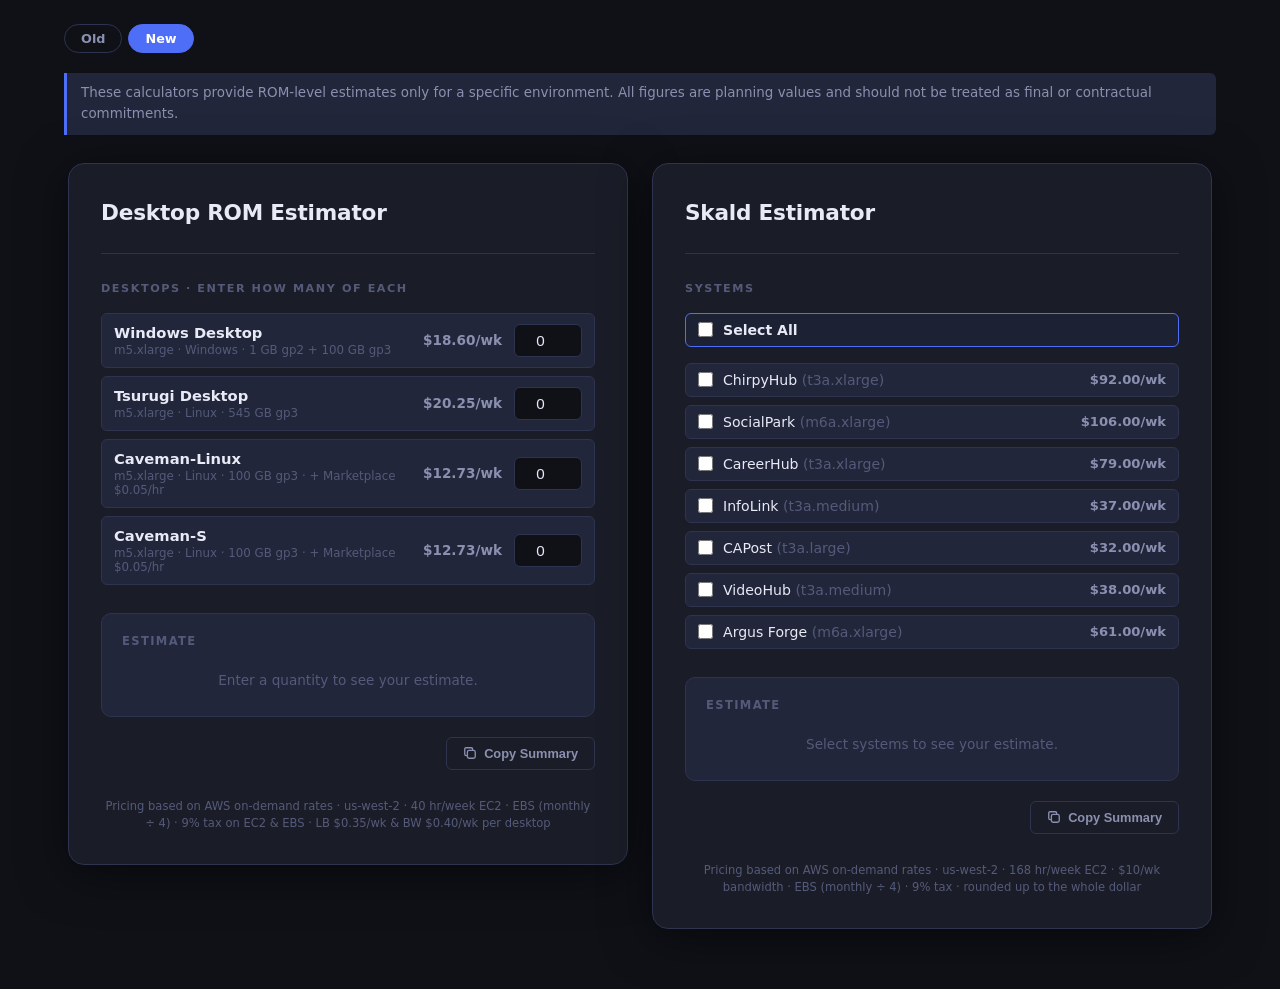
==== menu.html @ 76bd08c7 "added a new calculator version" ====
<!DOCTYPE html>
<html lang="en">
<head>
  <meta charset="UTF-8" />
  <meta name="viewport" content="width=device-width, initial-scale=1.0" />
  <title>AWS ROM Estimator</title>
  <link rel="stylesheet" href="styles.css" />
</head>
<body>

<nav class="topnav">
  <a href="index.html">Old</a>
  <a href="menu.html" aria-current="page">New</a>
</nav>

<div class="disclaimer">
  These calculators provide ROM-level estimates only for a specific environment.
  All figures are planning values and should not be treated as
  final or contractual commitments.
</div>

<div class="page">

  <!-- ═══════════ Desktop ROM Estimator ═══════════ -->
  <div class="card">

    <div class="header">
      <h1>Desktop ROM Estimator</h1>
    </div>

    <hr class="divider" />

    <div class="form-grid">
      <div class="section-label">Desktops · enter how many of each</div>
      <div class="menu-list" id="desktop-items"></div>
    </div>

    <!-- Results -->
    <div class="results">
      <div class="results-title">Estimate</div>
      <div class="placeholder-msg" id="desktop-placeholder">Enter a quantity to see your estimate.</div>
      <div id="desktop-result-rows" style="display:none"></div>
    </div>

    <!-- Copy button -->
    <div class="copy-row">
      <button class="btn-copy" id="desktop-copy-btn" onclick="copyDesktopEstimate()"></button>
    </div>

    <div class="footer" id="desktop-footer"></div>

  </div>

  <!-- ═══════════ Skald Estimator ═══════════ -->
  <div class="card">

    <div class="header">
      <h1>Skald Estimator</h1>
    </div>

    <hr class="divider" />

    <div class="form-grid">

      <div class="section-label">Systems</div>

      <label class="check-item" style="border-color:var(--accent);background:rgba(79,110,247,0.06)">
        <input type="checkbox" id="skald-all" />
        <span class="check-label" style="font-weight:600">Select All</span>
      </label>

      <div class="check-grid" id="skald-checks"></div>

    </div>

    <!-- Results -->
    <div class="results">
      <div class="results-title">Estimate</div>
      <div class="placeholder-msg" id="skald-placeholder">Select systems to see your estimate.</div>
      <div id="skald-result-rows" style="display:none"></div>
    </div>

    <!-- Copy button -->
    <div class="copy-row">
      <button class="btn-copy" id="skald-copy-btn" onclick="copySkaldEstimate()"></button>
    </div>

    <div class="footer">
      Pricing based on AWS on-demand rates · us-west-2 · 168 hr/week EC2 · $10/wk bandwidth · EBS (monthly ÷ 4) · 9% tax · rounded up to the whole dollar
    </div>

  </div>

</div>

<script src="rates.js"></script>
<script>
  /* ═══════════ Shared helpers ═══════════ */
  function fmt(n) {
    return '$' + n.toLocaleString('en-US', { minimumFractionDigits: 2, maximumFractionDigits: 2 });
  }

  const PLATFORM_LABELS = { windows: 'Windows', linux: 'Linux', windowsSqlWeb: 'Windows w/ SQL Web', linuxSqlWeb: 'Linux w/ SQL Web' };

  function storageText(gp2, gp3) {
    const parts = [];
    if (gp2) parts.push(`${gp2} GB gp2`);
    if (gp3) parts.push(`${gp3} GB gp3`);
    return parts.join(' + ');
  }

  function today() {
    return new Date().toLocaleDateString('en-US', { year: 'numeric', month: 'long', day: 'numeric' });
  }

  const COPY_ICON = `<svg width="14" height="14" viewBox="0 0 16 16" fill="none" xmlns="http://www.w3.org/2000/svg"><rect x="5" y="5" width="9" height="9" rx="2" stroke="currentColor" stroke-width="1.5"/><path d="M11 5V3.5A1.5 1.5 0 0 0 9.5 2H3.5A1.5 1.5 0 0 0 2 3.5V9.5A1.5 1.5 0 0 0 3.5 11H5" stroke="currentColor" stroke-width="1.5" stroke-linecap="round"/></svg> Copy Summary`;
  const COPIED_ICON = `<svg width="14" height="14" viewBox="0 0 16 16" fill="none" xmlns="http://www.w3.org/2000/svg"><path d="M3 8l4 4 6-6" stroke="currentColor" stroke-width="2" stroke-linecap="round" stroke-linejoin="round"/></svg> Copied!`;

  function copyText(text, btnId) {
    navigator.clipboard.writeText(text).then(() => {
      const btn = document.getElementById(btnId);
      btn.classList.add('copied');
      btn.innerHTML = COPIED_ICON;
      setTimeout(() => {
        btn.classList.remove('copied');
        btn.innerHTML = COPY_ICON;
      }, 2500);
    });
  }

  document.querySelectorAll('.btn-copy').forEach(btn => btn.innerHTML = COPY_ICON);

  function totalRow(weekly) {
    return `
      <div class="result-row total">
        <div>
          <div class="label">Weekly Total</div>
          <div class="sub">× ${WEEKS_PER_MONTH} wks = ${fmt(weekly * WEEKS_PER_MONTH)}/mo</div>
        </div>
        <div class="value">${fmt(weekly)}/wk</div>
      </div>`;
  }

  /* ═══════════ Desktop ROM Estimator ═══════════ */

  // e.g. "m5.xlarge · Linux · 100 GB gp3 · + Marketplace $0.05/hr"
  function presetDetail(p) {
    const parts = [p.instance, PLATFORM_LABELS[p.platform], storageText(p.gp2, p.gp3)];
    if (p.marketplace) parts.push(`+ Marketplace ${fmt(MARKETPLACE_RATE)}/hr`);
    return parts.join(' · ');
  }

  // Build one row per preset in DESKTOP_PRESETS (rates.js)
  const desktopList = document.getElementById('desktop-items');
  Object.entries(DESKTOP_PRESETS).forEach(([key, p]) => {
    desktopList.insertAdjacentHTML('beforeend', `
      <div class="menu-item" data-key="${key}">
        <div class="menu-text">
          <span class="menu-name">${p.name}</span>
          <span class="menu-detail">${presetDetail(p)}</span>
        </div>
        <span class="menu-price">${fmt(desktopWeeklyPrice(p))}/wk</span>
        <input class="qty" type="number" min="0" step="1" value="0" inputmode="numeric" aria-label="How many ${p.name}s" />
      </div>`);
  });

  document.getElementById('desktop-footer').textContent =
    `Pricing based on AWS on-demand rates · us-west-2 · ${EC2_HOURS} hr/week EC2 · EBS (monthly ÷ ${WEEKS_PER_MONTH}) · ` +
    `${Math.round(TAX * 100)}% tax on EC2 & EBS · LB ${fmt(LB_WEEKLY)}/wk & BW ${fmt(BW_WEEKLY)}/wk per desktop`;

  // Read quantities → [{ key, preset, qty, each, cost }] for every preset with qty > 0
  function desktopSelections() {
    const out = [];
    document.querySelectorAll('#desktop-items .menu-item').forEach(row => {
      const qty = Math.max(0, Math.floor(Number(row.querySelector('.qty').value) || 0));
      row.classList.toggle('active', qty > 0);
      if (qty === 0) return;
      const preset = DESKTOP_PRESETS[row.dataset.key];
      const each = desktopWeeklyPrice(preset);
      out.push({ preset, qty, each, cost: each * qty });
    });
    return out;
  }

  function desktopTotals(items) {
    const count = items.reduce((n, i) => n + i.qty, 0);
    const lb = count * LB_WEEKLY;
    const bw = count * BW_WEEKLY;
    const weekly = items.reduce((t, i) => t + i.cost, 0) + lb + bw;
    return { count, lb, bw, weekly };
  }

  function calcDesktops() {
    const items = desktopSelections();
    const placeholder = document.getElementById('desktop-placeholder');
    const rows = document.getElementById('desktop-result-rows');

    if (items.length === 0) {
      placeholder.style.display = '';
      rows.style.display = 'none';
      return;
    }
    placeholder.style.display = 'none';
    rows.style.display = '';

    const { count, lb, bw, weekly } = desktopTotals(items);
    let html = '';
    items.forEach(i => {
      html += `
        <div class="result-row">
          <div>
            <div class="label">${i.preset.name} × ${i.qty}</div>
            <div class="sub">${fmt(i.each)}/wk each${i.preset.marketplace ? ` · incl. Marketplace ${fmt(MARKETPLACE_RATE)}/hr` : ''} · incl. tax</div>
          </div>
          <div class="value">${fmt(i.cost)}/wk</div>
        </div>`;
    });
    html += `
      <div class="result-row">
        <div>
          <div class="label">Load-Balancing</div>
          <div class="sub">${count} desktop${count === 1 ? '' : 's'} × ${fmt(LB_WEEKLY)}/wk</div>
        </div>
        <div class="value">${fmt(lb)}/wk</div>
      </div>
      <div class="result-row">
        <div>
          <div class="label">Bandwidth</div>
          <div class="sub">${count} desktop${count === 1 ? '' : 's'} × ${fmt(BW_WEEKLY)}/wk</div>
        </div>
        <div class="value">${fmt(bw)}/wk</div>
      </div>`;
    html += totalRow(weekly);
    rows.innerHTML = html;
  }

  function copyDesktopEstimate() {
    const items = desktopSelections();
    if (items.length === 0) {
      alert('Enter a quantity for at least one desktop before copying.');
      return;
    }
    const { count, lb, bw, weekly } = desktopTotals(items);
    const lines = [
      '── AWS Desktop ROM Estimate ──',
      `Generated: ${today()}`,
      '',
      'Desktops (incl. tax)',
      ...items.map(i =>
        `  ${(i.preset.name + ' × ' + i.qty).padEnd(24)} ${fmt(i.cost)}/wk` +
        `   (${presetDetail(i.preset)} · ${fmt(i.each)}/wk each)`),
      `  ${'Load-Balancing'.padEnd(24)} ${fmt(lb)}/wk   (${count} × ${fmt(LB_WEEKLY)})`,
      `  ${'Bandwidth'.padEnd(24)} ${fmt(bw)}/wk   (${count} × ${fmt(BW_WEEKLY)})`,
      '',
      `  Weekly Total:            ${fmt(weekly)}`,
      `  Monthly Total:           ${fmt(weekly * WEEKS_PER_MONTH)}  (weekly × ${WEEKS_PER_MONTH})`,
      '',
      'Note: ROM-level estimate only. Not a final quote.',
    ];
    copyText(lines.join('\n'), 'desktop-copy-btn');
  }

  document.querySelectorAll('#desktop-items .qty').forEach(input => {
    input.addEventListener('input', calcDesktops);
    input.addEventListener('focus', () => input.select());
  });

  /* ═══════════ Skald Estimator ═══════════ */

  // Build one checkbox per system in SKALD_RATES (rates.js)
  const skaldGrid = document.getElementById('skald-checks');
  Object.entries(SKALD_RATES).forEach(([key, { label, price }]) => {
    const labelHtml = label.replace(/ \(([^)]+)\)/, ' <span class="check-instance">($1)</span>');
    skaldGrid.insertAdjacentHTML('beforeend', `
      <label class="check-item">
        <input type="checkbox" class="skald-check" data-system="${key}" />
        <span class="check-label">${labelHtml}</span>
        <span class="check-price">${fmt(price)}/wk</span>
      </label>`);
  });

  function calcSkald() {
    const checks = document.querySelectorAll('.skald-check:checked');
    const all = document.querySelectorAll('.skald-check').length;
    const placeholder = document.getElementById('skald-placeholder');
    const rows = document.getElementById('skald-result-rows');

    document.getElementById('skald-all').checked = checks.length === all;

    if (checks.length === 0) {
      placeholder.style.display = '';
      rows.style.display = 'none';
      return;
    }
    placeholder.style.display = 'none';
    rows.style.display = '';

    let total = 0;
    let html = '';
    checks.forEach(cb => {
      const { label, price } = SKALD_RATES[cb.dataset.system];
      total += price;
      html += `
        <div class="result-row">
          <div class="label">${label}</div>
          <div class="value">${fmt(price)}/wk</div>
        </div>`;
    });
    html += totalRow(total);
    rows.innerHTML = html;
  }

  function copySkaldEstimate() {
    const checks = document.querySelectorAll('.skald-check:checked');
    if (checks.length === 0) {
      alert('Please select at least one system before copying.');
      return;
    }
    let total = 0;
    const systemLines = [];
    checks.forEach(cb => {
      const { label, price } = SKALD_RATES[cb.dataset.system];
      total += price;
      systemLines.push(`  ${label.padEnd(28)} ${fmt(price)}/wk`);
    });
    const lines = [
      '── AWS Skald Estimate ──',
      `Generated: ${today()}`,
      '',
      'Selected Systems (incl. tax)',
      ...systemLines,
      '',
      `  Weekly Total:        ${fmt(total)}`,
      `  Monthly Total:       ${fmt(total * WEEKS_PER_MONTH)}  (weekly × ${WEEKS_PER_MONTH})`,
      '',
      'Note: ROM-level estimate only. Not a final quote.',
    ];
    copyText(lines.join('\n'), 'skald-copy-btn');
  }

  document.querySelectorAll('.skald-check').forEach(cb => cb.addEventListener('change', calcSkald));
  document.getElementById('skald-all').addEventListener('change', function () {
    document.querySelectorAll('.skald-check').forEach(cb => cb.checked = this.checked);
    calcSkald();
  });
</script>
</body>
</html>
---- styles.css ----
*, *::before, *::after { box-sizing: border-box; margin: 0; padding: 0; }

:root {
  --bg: #0f1117;
  --surface: #1a1d27;
  --surface2: #22263a;
  --border: #2e3350;
  --accent: #4f6ef7;
  --accent-glow: rgba(79,110,247,0.18);
  --text: #e8eaf6;
  --text-muted: #8b90b0;
  --text-dim: #555a7a;
  --green: #3ecf8e;
  --amber: #f5a623;
  --red: #e05c5c;
  --radius: 10px;
  --radius-sm: 6px;
}

body {
  font-family: 'Inter', 'Segoe UI', system-ui, sans-serif;
  background: var(--bg);
  color: var(--text);
  min-height: 100vh;
  padding: 40px 16px 60px;
}

/* ── Disclaimer ── */
.disclaimer {
  max-width: 1152px;
  margin: 0 auto 28px;
  font-size: 0.84rem;
  color: var(--text-muted);
  line-height: 1.55;
  background: var(--surface2);
  border-left: 3px solid var(--accent);
  border-radius: 0 var(--radius-sm) var(--radius-sm) 0;
  padding: 10px 14px;
}

/* ── Card grid ── */
.page {
  display: flex;
  flex-wrap: wrap;
  gap: 24px;
  justify-content: center;
  align-items: flex-start;
}

.card {
  background: var(--surface);
  border: 1px solid var(--border);
  border-radius: 16px;
  width: 100%;
  max-width: 560px;
  padding: 36px 32px 32px;
  box-shadow: 0 8px 48px rgba(0,0,0,0.5);
}

/* ── Header ── */
.header { margin-bottom: 28px; }
.header h1 {
  font-size: 1.35rem;
  font-weight: 700;
  letter-spacing: -0.01em;
  color: var(--text);
  margin-bottom: 4px;
}
.header .subtitle {
  font-size: 0.72rem;
  font-weight: 600;
  letter-spacing: 0.12em;
  text-transform: uppercase;
  color: var(--accent);
  margin-bottom: 14px;
}

/* ── Divider ── */
.divider {
  border: none;
  border-top: 1px solid var(--border);
  margin: 24px 0;
}

/* ── Form ── */
.form-grid {
  display: flex;
  flex-direction: column;
  gap: 16px;
}

.field { display: flex; flex-direction: column; gap: 5px; }
.field label {
  font-size: 0.78rem;
  font-weight: 600;
  letter-spacing: 0.05em;
  text-transform: uppercase;
  color: var(--text-muted);
}

.field input,
.field select {
  background: var(--surface2);
  border: 1px solid var(--border);
  border-radius: var(--radius-sm);
  color: var(--text);
  font-size: 0.95rem;
  padding: 10px 13px;
  width: 100%;
  outline: none;
  transition: border-color 0.15s, box-shadow 0.15s;
  appearance: none;
  -webkit-appearance: none;
}
.field select {
  background-image: url("data:image/svg+xml,%3Csvg xmlns='http://www.w3.org/2000/svg' width='12' height='8' viewBox='0 0 12 8'%3E%3Cpath d='M1 1l5 5 5-5' stroke='%238b90b0' stroke-width='1.8' fill='none' stroke-linecap='round'/%3E%3C/svg%3E");
  background-repeat: no-repeat;
  background-position: right 13px center;
  padding-right: 36px;
  cursor: pointer;
}
.field input:focus,
.field select:focus {
  border-color: var(--accent);
  box-shadow: 0 0 0 3px var(--accent-glow);
}
.field input[readonly],
.field input:disabled {
  color: var(--text-dim);
  cursor: not-allowed;
  opacity: 0.7;
}
.field input[type="number"]::-webkit-inner-spin-button,
.field input[type="number"]::-webkit-outer-spin-button { opacity: 0.4; }

/* Checkbox — must NOT inherit the input reset rules */
.field input[type="checkbox"] {
  appearance: auto;
  -webkit-appearance: auto;
  background: revert;
  border: revert;
  padding: revert;
  width: 15px;
  height: 15px;
  accent-color: var(--accent);
  cursor: pointer;
  flex-shrink: 0;
  transition: none;
  box-shadow: none;
}
.field input[type="checkbox"]:focus {
  border: revert;
  box-shadow: none;
}

.field .hint {
  font-size: 0.74rem;
  color: var(--text-dim);
}

/* ── Section label ── */
.section-label {
  font-size: 0.7rem;
  font-weight: 700;
  letter-spacing: 0.14em;
  text-transform: uppercase;
  color: var(--text-dim);
  margin-bottom: 2px;
  margin-top: 4px;
}

/* ── Checkbox group ── */
.check-grid {
  display: flex;
  flex-direction: column;
  gap: 8px;
}
.check-item {
  display: flex;
  align-items: center;
  gap: 10px;
  background: var(--surface2);
  border: 1px solid var(--border);
  border-radius: var(--radius-sm);
  padding: 8px 12px;
  cursor: pointer;
  transition: border-color 0.15s, background 0.15s;
}
.check-item:hover {
  border-color: var(--accent);
  background: rgba(79,110,247,0.06);
}
.check-item input[type="checkbox"] {
  appearance: auto;
  -webkit-appearance: auto;
  width: 15px;
  height: 15px;
  accent-color: var(--accent);
  cursor: pointer;
  flex-shrink: 0;
}
.check-item .check-label {
  font-size: 0.88rem;
  font-weight: 500;
  color: var(--text);
}
.check-item .check-price {
  margin-left: auto;
  font-size: 0.82rem;
  font-weight: 600;
  color: var(--text-muted);
  font-variant-numeric: tabular-nums;
}
.check-item .check-instance {
  color: var(--text-dim);
}

/* ── Results ── */
.results {
  background: var(--surface2);
  border: 1px solid var(--border);
  border-radius: var(--radius);
  padding: 20px;
  margin-top: 28px;
}
.results-title {
  font-size: 0.72rem;
  font-weight: 700;
  letter-spacing: 0.12em;
  text-transform: uppercase;
  color: var(--text-dim);
  margin-bottom: 16px;
}

.result-row {
  display: flex;
  justify-content: space-between;
  align-items: baseline;
  padding: 8px 0;
  border-bottom: 1px solid var(--border);
  gap: 12px;
}
.result-row:last-child { border-bottom: none; padding-bottom: 0; }

.result-row .label {
  font-size: 0.85rem;
  color: var(--text-muted);
  flex-shrink: 0;
}
.result-row .sub {
  font-size: 0.72rem;
  color: var(--text-dim);
  margin-top: 2px;
}
.result-row .value {
  font-size: 1rem;
  font-weight: 600;
  font-variant-numeric: tabular-nums;
  color: var(--text);
  text-align: right;
}
.result-row.total .label { font-size: 0.9rem; font-weight: 700; color: var(--text); }
.result-row.total .value { font-size: 1.25rem; color: var(--green); }

.placeholder-msg {
  font-size: 0.85rem;
  color: var(--text-dim);
  text-align: center;
  padding: 8px 0;
}

/* ── Copy button ── */
.copy-row {
  display: flex;
  justify-content: flex-end;
  margin-top: 20px;
}
.btn-copy {
  display: inline-flex;
  align-items: center;
  gap: 7px;
  background: transparent;
  border: 1px solid var(--border);
  border-radius: var(--radius-sm);
  color: var(--text-muted);
  font-size: 0.8rem;
  font-weight: 600;
  padding: 8px 16px;
  cursor: pointer;
  transition: border-color 0.15s, color 0.15s, background 0.15s;
}
.btn-copy:hover {
  border-color: var(--accent);
  color: var(--text);
  background: var(--accent-glow);
}
.btn-copy.copied {
  border-color: var(--green);
  color: var(--green);
}
.btn-copy svg { flex-shrink: 0; }

/* ── Footer ── */
.footer {
  margin-top: 28px;
  font-size: 0.72rem;
  color: var(--text-dim);
  text-align: center;
  line-height: 1.5;
}

/* ── Old / New navigation ── */
.topnav {
  max-width: 1152px;
  margin: -16px auto 20px;
  display: flex;
  gap: 6px;
}
.topnav a {
  padding: 6px 16px;
  border: 1px solid var(--border);
  border-radius: 999px;
  color: var(--text-muted);
  text-decoration: none;
  font-size: 0.8rem;
  font-weight: 600;
  transition: border-color 0.15s, color 0.15s;
}
.topnav a:hover { border-color: var(--accent); color: var(--text); }
.topnav a[aria-current="page"] {
  background: var(--accent);
  border-color: var(--accent);
  color: #fff;
}

/* ── Menu items (preset + quantity) ── */
.menu-list {
  display: flex;
  flex-direction: column;
  gap: 8px;
}
.menu-item {
  display: flex;
  align-items: center;
  gap: 12px;
  background: var(--surface2);
  border: 1px solid var(--border);
  border-radius: var(--radius-sm);
  padding: 10px 12px;
  transition: border-color 0.15s, background 0.15s;
}
.menu-item.active {
  border-color: var(--accent);
  background: rgba(79,110,247,0.06);
}
.menu-item .menu-text {
  display: flex;
  flex-direction: column;
  gap: 2px;
  min-width: 0;
}
.menu-item .menu-name {
  font-size: 0.92rem;
  font-weight: 600;
  color: var(--text);
}
.menu-item .menu-detail {
  font-size: 0.74rem;
  color: var(--text-dim);
}
.menu-item .menu-price {
  margin-left: auto;
  font-size: 0.85rem;
  font-weight: 600;
  color: var(--text-muted);
  font-variant-numeric: tabular-nums;
  white-space: nowrap;
}
.menu-item .qty {
  width: 68px;
  flex-shrink: 0;
  background: var(--bg);
  border: 1px solid var(--border);
  border-radius: var(--radius-sm);
  color: var(--text);
  font-size: 0.95rem;
  padding: 7px 8px;
  text-align: center;
  outline: none;
}
.menu-item .qty:focus {
  border-color: var(--accent);
  box-shadow: 0 0 0 3px var(--accent-glow);
}
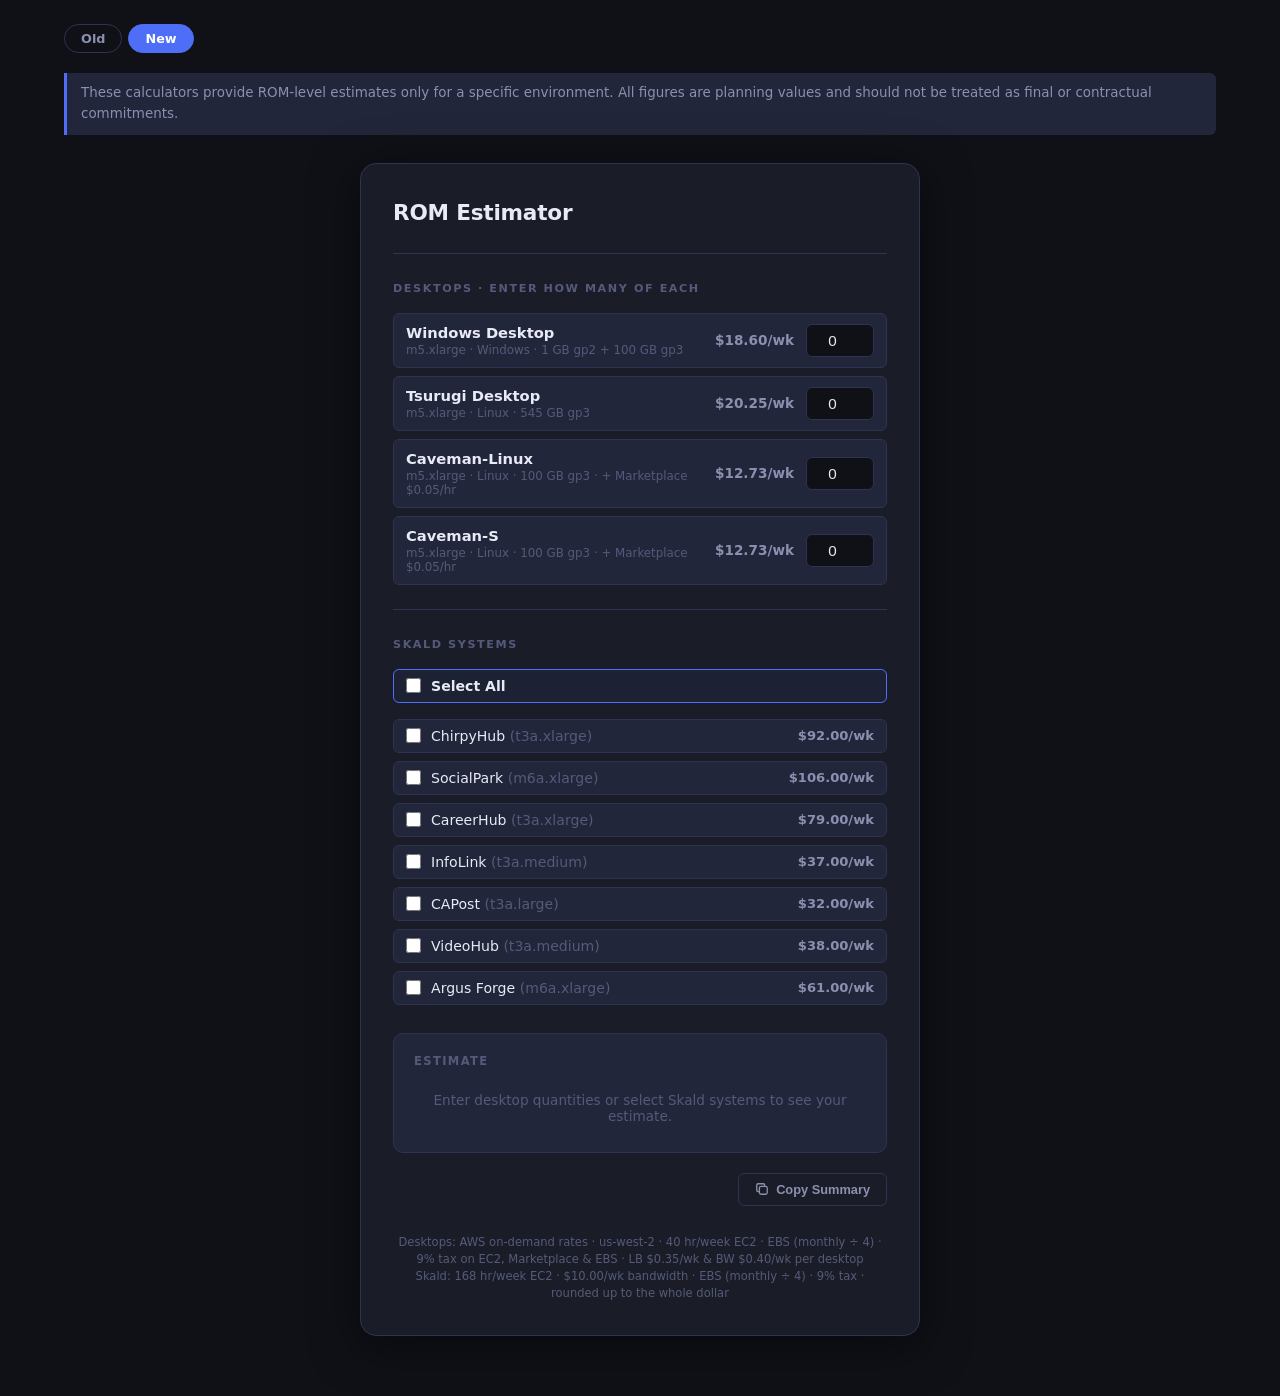
==== commit 2d0e70cb: "combined calculators in order to get a consolidated Copy Summary feature." ====
--- a/menu.html
+++ b/menu.html
@@ -21,48 +21,25 @@
 
 <div class="page">
 
-  <!-- ═══════════ Desktop ROM Estimator ═══════════ -->
   <div class="card">
 
     <div class="header">
-      <h1>Desktop ROM Estimator</h1>
+      <h1>ROM Estimator</h1>
     </div>
 
     <hr class="divider" />
 
+    <!-- ═══════════ Desktops ═══════════ -->
     <div class="form-grid">
       <div class="section-label">Desktops · enter how many of each</div>
       <div class="menu-list" id="desktop-items"></div>
     </div>
 
-    <!-- Results -->
-    <div class="results">
-      <div class="results-title">Estimate</div>
-      <div class="placeholder-msg" id="desktop-placeholder">Enter a quantity to see your estimate.</div>
-      <div id="desktop-result-rows" style="display:none"></div>
-    </div>
-
-    <!-- Copy button -->
-    <div class="copy-row">
-      <button class="btn-copy" id="desktop-copy-btn" onclick="copyDesktopEstimate()"></button>
-    </div>
-
-    <div class="footer" id="desktop-footer"></div>
-
-  </div>
-
-  <!-- ═══════════ Skald Estimator ═══════════ -->
-  <div class="card">
-
-    <div class="header">
-      <h1>Skald Estimator</h1>
-    </div>
-
     <hr class="divider" />
 
+    <!-- ═══════════ Skald ═══════════ -->
     <div class="form-grid">
-
-      <div class="section-label">Systems</div>
+      <div class="section-label">Skald Systems</div>
 
       <label class="check-item" style="border-color:var(--accent);background:rgba(79,110,247,0.06)">
         <input type="checkbox" id="skald-all" />
@@ -70,24 +47,20 @@
       </label>
 
       <div class="check-grid" id="skald-checks"></div>
-
-    </div>
-
-    <!-- Results -->
+    </div>
+
+    <!-- ═══════════ Combined estimate ═══════════ -->
     <div class="results">
       <div class="results-title">Estimate</div>
-      <div class="placeholder-msg" id="skald-placeholder">Select systems to see your estimate.</div>
-      <div id="skald-result-rows" style="display:none"></div>
-    </div>
-
-    <!-- Copy button -->
+      <div class="placeholder-msg" id="placeholder">Enter desktop quantities or select Skald systems to see your estimate.</div>
+      <div id="result-rows" style="display:none"></div>
+    </div>
+
     <div class="copy-row">
-      <button class="btn-copy" id="skald-copy-btn" onclick="copySkaldEstimate()"></button>
-    </div>
-
-    <div class="footer">
-      Pricing based on AWS on-demand rates · us-west-2 · 168 hr/week EC2 · $10/wk bandwidth · EBS (monthly ÷ 4) · 9% tax · rounded up to the whole dollar
-    </div>
+      <button class="btn-copy" id="copy-btn" onclick="copyEstimate()"></button>
+    </div>
+
+    <div class="footer" id="footer"></div>
 
   </div>
 
@@ -95,7 +68,7 @@
 
 <script src="rates.js"></script>
 <script>
-  /* ═══════════ Shared helpers ═══════════ */
+  /* ═══════════ Helpers ═══════════ */
   function fmt(n) {
     return '$' + n.toLocaleString('en-US', { minimumFractionDigits: 2, maximumFractionDigits: 2 });
   }
@@ -109,40 +82,6 @@
     return parts.join(' + ');
   }
 
-  function today() {
-    return new Date().toLocaleDateString('en-US', { year: 'numeric', month: 'long', day: 'numeric' });
-  }
-
-  const COPY_ICON = `<svg width="14" height="14" viewBox="0 0 16 16" fill="none" xmlns="http://www.w3.org/2000/svg"><rect x="5" y="5" width="9" height="9" rx="2" stroke="currentColor" stroke-width="1.5"/><path d="M11 5V3.5A1.5 1.5 0 0 0 9.5 2H3.5A1.5 1.5 0 0 0 2 3.5V9.5A1.5 1.5 0 0 0 3.5 11H5" stroke="currentColor" stroke-width="1.5" stroke-linecap="round"/></svg> Copy Summary`;
-  const COPIED_ICON = `<svg width="14" height="14" viewBox="0 0 16 16" fill="none" xmlns="http://www.w3.org/2000/svg"><path d="M3 8l4 4 6-6" stroke="currentColor" stroke-width="2" stroke-linecap="round" stroke-linejoin="round"/></svg> Copied!`;
-
-  function copyText(text, btnId) {
-    navigator.clipboard.writeText(text).then(() => {
-      const btn = document.getElementById(btnId);
-      btn.classList.add('copied');
-      btn.innerHTML = COPIED_ICON;
-      setTimeout(() => {
-        btn.classList.remove('copied');
-        btn.innerHTML = COPY_ICON;
-      }, 2500);
-    });
-  }
-
-  document.querySelectorAll('.btn-copy').forEach(btn => btn.innerHTML = COPY_ICON);
-
-  function totalRow(weekly) {
-    return `
-      <div class="result-row total">
-        <div>
-          <div class="label">Weekly Total</div>
-          <div class="sub">× ${WEEKS_PER_MONTH} wks = ${fmt(weekly * WEEKS_PER_MONTH)}/mo</div>
-        </div>
-        <div class="value">${fmt(weekly)}/wk</div>
-      </div>`;
-  }
-
-  /* ═══════════ Desktop ROM Estimator ═══════════ */
-
   // e.g. "m5.xlarge · Linux · 100 GB gp3 · + Marketplace $0.05/hr"
   function presetDetail(p) {
     const parts = [p.instance, PLATFORM_LABELS[p.platform], storageText(p.gp2, p.gp3)];
@@ -150,7 +89,15 @@
     return parts.join(' · ');
   }
 
-  // Build one row per preset in DESKTOP_PRESETS (rates.js)
+  function plural(n, word) {
+    return `${n} ${word}${n === 1 ? '' : 's'}`;
+  }
+
+  const COPY_ICON = `<svg width="14" height="14" viewBox="0 0 16 16" fill="none" xmlns="http://www.w3.org/2000/svg"><rect x="5" y="5" width="9" height="9" rx="2" stroke="currentColor" stroke-width="1.5"/><path d="M11 5V3.5A1.5 1.5 0 0 0 9.5 2H3.5A1.5 1.5 0 0 0 2 3.5V9.5A1.5 1.5 0 0 0 3.5 11H5" stroke="currentColor" stroke-width="1.5" stroke-linecap="round"/></svg> Copy Summary`;
+  const COPIED_ICON = `<svg width="14" height="14" viewBox="0 0 16 16" fill="none" xmlns="http://www.w3.org/2000/svg"><path d="M3 8l4 4 6-6" stroke="currentColor" stroke-width="2" stroke-linecap="round" stroke-linejoin="round"/></svg> Copied!`;
+  document.getElementById('copy-btn').innerHTML = COPY_ICON;
+
+  /* ═══════════ Build the Desktop list (DESKTOP_PRESETS in rates.js) ═══════════ */
   const desktopList = document.getElementById('desktop-items');
   Object.entries(DESKTOP_PRESETS).forEach(([key, p]) => {
     desktopList.insertAdjacentHTML('beforeend', `
@@ -160,114 +107,11 @@
           <span class="menu-detail">${presetDetail(p)}</span>
         </div>
         <span class="menu-price">${fmt(desktopWeeklyPrice(p))}/wk</span>
-        <input class="qty" type="number" min="0" step="1" value="0" inputmode="numeric" aria-label="How many ${p.name}s" />
+        <input class="qty" type="number" min="0" step="1" value="0" inputmode="numeric" aria-label="How many ${p.name}" />
       </div>`);
   });
 
-  document.getElementById('desktop-footer').textContent =
-    `Pricing based on AWS on-demand rates · us-west-2 · ${EC2_HOURS} hr/week EC2 · EBS (monthly ÷ ${WEEKS_PER_MONTH}) · ` +
-    `${Math.round(TAX * 100)}% tax on EC2 & EBS · LB ${fmt(LB_WEEKLY)}/wk & BW ${fmt(BW_WEEKLY)}/wk per desktop`;
-
-  // Read quantities → [{ key, preset, qty, each, cost }] for every preset with qty > 0
-  function desktopSelections() {
-    const out = [];
-    document.querySelectorAll('#desktop-items .menu-item').forEach(row => {
-      const qty = Math.max(0, Math.floor(Number(row.querySelector('.qty').value) || 0));
-      row.classList.toggle('active', qty > 0);
-      if (qty === 0) return;
-      const preset = DESKTOP_PRESETS[row.dataset.key];
-      const each = desktopWeeklyPrice(preset);
-      out.push({ preset, qty, each, cost: each * qty });
-    });
-    return out;
-  }
-
-  function desktopTotals(items) {
-    const count = items.reduce((n, i) => n + i.qty, 0);
-    const lb = count * LB_WEEKLY;
-    const bw = count * BW_WEEKLY;
-    const weekly = items.reduce((t, i) => t + i.cost, 0) + lb + bw;
-    return { count, lb, bw, weekly };
-  }
-
-  function calcDesktops() {
-    const items = desktopSelections();
-    const placeholder = document.getElementById('desktop-placeholder');
-    const rows = document.getElementById('desktop-result-rows');
-
-    if (items.length === 0) {
-      placeholder.style.display = '';
-      rows.style.display = 'none';
-      return;
-    }
-    placeholder.style.display = 'none';
-    rows.style.display = '';
-
-    const { count, lb, bw, weekly } = desktopTotals(items);
-    let html = '';
-    items.forEach(i => {
-      html += `
-        <div class="result-row">
-          <div>
-            <div class="label">${i.preset.name} × ${i.qty}</div>
-            <div class="sub">${fmt(i.each)}/wk each${i.preset.marketplace ? ` · incl. Marketplace ${fmt(MARKETPLACE_RATE)}/hr` : ''} · incl. tax</div>
-          </div>
-          <div class="value">${fmt(i.cost)}/wk</div>
-        </div>`;
-    });
-    html += `
-      <div class="result-row">
-        <div>
-          <div class="label">Load-Balancing</div>
-          <div class="sub">${count} desktop${count === 1 ? '' : 's'} × ${fmt(LB_WEEKLY)}/wk</div>
-        </div>
-        <div class="value">${fmt(lb)}/wk</div>
-      </div>
-      <div class="result-row">
-        <div>
-          <div class="label">Bandwidth</div>
-          <div class="sub">${count} desktop${count === 1 ? '' : 's'} × ${fmt(BW_WEEKLY)}/wk</div>
-        </div>
-        <div class="value">${fmt(bw)}/wk</div>
-      </div>`;
-    html += totalRow(weekly);
-    rows.innerHTML = html;
-  }
-
-  function copyDesktopEstimate() {
-    const items = desktopSelections();
-    if (items.length === 0) {
-      alert('Enter a quantity for at least one desktop before copying.');
-      return;
-    }
-    const { count, lb, bw, weekly } = desktopTotals(items);
-    const lines = [
-      '── AWS Desktop ROM Estimate ──',
-      `Generated: ${today()}`,
-      '',
-      'Desktops (incl. tax)',
-      ...items.map(i =>
-        `  ${(i.preset.name + ' × ' + i.qty).padEnd(24)} ${fmt(i.cost)}/wk` +
-        `   (${presetDetail(i.preset)} · ${fmt(i.each)}/wk each)`),
-      `  ${'Load-Balancing'.padEnd(24)} ${fmt(lb)}/wk   (${count} × ${fmt(LB_WEEKLY)})`,
-      `  ${'Bandwidth'.padEnd(24)} ${fmt(bw)}/wk   (${count} × ${fmt(BW_WEEKLY)})`,
-      '',
-      `  Weekly Total:            ${fmt(weekly)}`,
-      `  Monthly Total:           ${fmt(weekly * WEEKS_PER_MONTH)}  (weekly × ${WEEKS_PER_MONTH})`,
-      '',
-      'Note: ROM-level estimate only. Not a final quote.',
-    ];
-    copyText(lines.join('\n'), 'desktop-copy-btn');
-  }
-
-  document.querySelectorAll('#desktop-items .qty').forEach(input => {
-    input.addEventListener('input', calcDesktops);
-    input.addEventListener('focus', () => input.select());
-  });
-
-  /* ═══════════ Skald Estimator ═══════════ */
-
-  // Build one checkbox per system in SKALD_RATES (rates.js)
+  /* ═══════════ Build the Skald list (SKALD_RATES in rates.js) ═══════════ */
   const skaldGrid = document.getElementById('skald-checks');
   Object.entries(SKALD_RATES).forEach(([key, { label, price }]) => {
     const labelHtml = label.replace(/ \(([^)]+)\)/, ' <span class="check-instance">($1)</span>');
@@ -279,69 +123,149 @@
       </label>`);
   });
 
-  function calcSkald() {
-    const checks = document.querySelectorAll('.skald-check:checked');
-    const all = document.querySelectorAll('.skald-check').length;
-    const placeholder = document.getElementById('skald-placeholder');
-    const rows = document.getElementById('skald-result-rows');
-
-    document.getElementById('skald-all').checked = checks.length === all;
-
-    if (checks.length === 0) {
-      placeholder.style.display = '';
-      rows.style.display = 'none';
+  document.getElementById('footer').innerHTML =
+    `Desktops: AWS on-demand rates · us-west-2 · ${EC2_HOURS} hr/week EC2 · EBS (monthly ÷ ${WEEKS_PER_MONTH}) · ` +
+    `${Math.round(TAX * 100)}% tax on EC2, Marketplace &amp; EBS · LB ${fmt(LB_WEEKLY)}/wk &amp; BW ${fmt(BW_WEEKLY)}/wk per desktop<br />` +
+    `Skald: ${SKALD_HOURS} hr/week EC2 · ${fmt(SKALD_BANDWIDTH_WEEKLY)}/wk bandwidth · EBS (monthly ÷ ${WEEKS_PER_MONTH}) · ` +
+    `${Math.round(TAX * 100)}% tax · rounded up to the whole dollar`;
+
+  /* ═══════════ Read the current selections ═══════════ */
+
+  // Desktops: { items: [{ preset, qty, each, cost }], count, lb, bw, subtotal }
+  function readDesktops() {
+    const items = [];
+    document.querySelectorAll('#desktop-items .menu-item').forEach(row => {
+      const qty = Math.max(0, Math.floor(Number(row.querySelector('.qty').value) || 0));
+      row.classList.toggle('active', qty > 0);
+      if (qty === 0) return;
+      const preset = DESKTOP_PRESETS[row.dataset.key];
+      const each = desktopWeeklyPrice(preset);
+      items.push({ preset, qty, each, cost: each * qty });
+    });
+    const count = items.reduce((n, i) => n + i.qty, 0);
+    const lb = count * LB_WEEKLY;
+    const bw = count * BW_WEEKLY;
+    const subtotal = items.reduce((t, i) => t + i.cost, 0) + lb + bw;
+    return { items, count, lb, bw, subtotal };
+  }
+
+  // Skald: { items: [{ label, price }], subtotal }
+  function readSkald() {
+    const boxes = document.querySelectorAll('.skald-check');
+    const checked = [...boxes].filter(cb => cb.checked);
+    document.getElementById('skald-all').checked = checked.length === boxes.length;
+    const items = checked.map(cb => SKALD_RATES[cb.dataset.system]);
+    const subtotal = items.reduce((t, i) => t + i.price, 0);
+    return { items, subtotal };
+  }
+
+  /* ═══════════ Combined estimate ═══════════ */
+
+  function row(label, sub, value, cls = '') {
+    return `
+      <div class="result-row ${cls}">
+        <div>
+          <div class="label">${label}</div>
+          ${sub ? `<div class="sub">${sub}</div>` : ''}
+        </div>
+        <div class="value">${value}</div>
+      </div>`;
+  }
+
+  function calc() {
+    const d = readDesktops();
+    const s = readSkald();
+    const hasD = d.items.length > 0;
+    const hasS = s.items.length > 0;
+    const both = hasD && hasS;
+
+    document.getElementById('placeholder').style.display = (hasD || hasS) ? 'none' : '';
+    const rows = document.getElementById('result-rows');
+    rows.style.display = (hasD || hasS) ? '' : 'none';
+    if (!hasD && !hasS) return;
+
+    let html = '';
+
+    if (hasD) {
+      html += `<div class="result-group">Desktops</div>`;
+      d.items.forEach(i => {
+        const mk = i.preset.marketplace ? ` · incl. Marketplace ${fmt(MARKETPLACE_RATE)}/hr` : '';
+        html += row(`${i.preset.name} × ${i.qty}`, `${fmt(i.each)}/wk each${mk} · incl. tax`, `${fmt(i.cost)}/wk`);
+      });
+      html += row('Load-Balancing', `${plural(d.count, 'desktop')} × ${fmt(LB_WEEKLY)}/wk`, `${fmt(d.lb)}/wk`);
+      html += row('Bandwidth',      `${plural(d.count, 'desktop')} × ${fmt(BW_WEEKLY)}/wk`, `${fmt(d.bw)}/wk`);
+      if (both) html += row('Desktops subtotal', '', `${fmt(d.subtotal)}/wk`, 'subtotal');
+    }
+
+    if (hasS) {
+      html += `<div class="result-group">Skald Systems</div>`;
+      s.items.forEach(i => html += row(i.label, 'incl. tax', `${fmt(i.price)}/wk`));
+      if (both) html += row('Skald subtotal', '', `${fmt(s.subtotal)}/wk`, 'subtotal');
+    }
+
+    const weekly = d.subtotal + s.subtotal;
+    html += row('Weekly Total', `× ${WEEKS_PER_MONTH} wks = ${fmt(weekly * WEEKS_PER_MONTH)}/mo`, `${fmt(weekly)}/wk`, 'total');
+    rows.innerHTML = html;
+  }
+
+  function copyEstimate() {
+    const d = readDesktops();
+    const s = readSkald();
+    if (d.items.length === 0 && s.items.length === 0) {
+      alert('Enter a desktop quantity or select a Skald system before copying.');
       return;
     }
-    placeholder.style.display = 'none';
-    rows.style.display = '';
-
-    let total = 0;
-    let html = '';
-    checks.forEach(cb => {
-      const { label, price } = SKALD_RATES[cb.dataset.system];
-      total += price;
-      html += `
-        <div class="result-row">
-          <div class="label">${label}</div>
-          <div class="value">${fmt(price)}/wk</div>
-        </div>`;
-    });
-    html += totalRow(total);
-    rows.innerHTML = html;
-  }
-
-  function copySkaldEstimate() {
-    const checks = document.querySelectorAll('.skald-check:checked');
-    if (checks.length === 0) {
-      alert('Please select at least one system before copying.');
-      return;
-    }
-    let total = 0;
-    const systemLines = [];
-    checks.forEach(cb => {
-      const { label, price } = SKALD_RATES[cb.dataset.system];
-      total += price;
-      systemLines.push(`  ${label.padEnd(28)} ${fmt(price)}/wk`);
-    });
+
+    const W = 28;  // label column width
+    const line = (label, value, note = '') => `  ${label.padEnd(W)} ${value}${note ? '   (' + note + ')' : ''}`;
     const lines = [
-      '── AWS Skald Estimate ──',
-      `Generated: ${today()}`,
+      '── AWS ROM Estimate ──',
+      `Generated: ${new Date().toLocaleDateString('en-US', { year: 'numeric', month: 'long', day: 'numeric' })}`,
+    ];
+
+    if (d.items.length) {
+      lines.push('', 'Desktops (incl. tax)');
+      d.items.forEach(i => lines.push(line(`${i.preset.name} × ${i.qty}`, `${fmt(i.cost)}/wk`, `${presetDetail(i.preset)} · ${fmt(i.each)}/wk each`)));
+      lines.push(line('Load-Balancing', `${fmt(d.lb)}/wk`, `${d.count} × ${fmt(LB_WEEKLY)}`));
+      lines.push(line('Bandwidth',      `${fmt(d.bw)}/wk`, `${d.count} × ${fmt(BW_WEEKLY)}`));
+      lines.push(line('Desktops subtotal', `${fmt(d.subtotal)}/wk`));
+    }
+
+    if (s.items.length) {
+      lines.push('', 'Skald Systems (incl. tax)');
+      s.items.forEach(i => lines.push(line(i.label, `${fmt(i.price)}/wk`)));
+      lines.push(line('Skald subtotal', `${fmt(s.subtotal)}/wk`));
+    }
+
+    const weekly = d.subtotal + s.subtotal;
+    lines.push(
       '',
-      'Selected Systems (incl. tax)',
-      ...systemLines,
-      '',
-      `  Weekly Total:        ${fmt(total)}`,
-      `  Monthly Total:       ${fmt(total * WEEKS_PER_MONTH)}  (weekly × ${WEEKS_PER_MONTH})`,
+      line('WEEKLY TOTAL',  fmt(weekly)),
+      line('MONTHLY TOTAL', fmt(weekly * WEEKS_PER_MONTH), `weekly × ${WEEKS_PER_MONTH}`),
       '',
       'Note: ROM-level estimate only. Not a final quote.',
-    ];
-    copyText(lines.join('\n'), 'skald-copy-btn');
-  }
-
-  document.querySelectorAll('.skald-check').forEach(cb => cb.addEventListener('change', calcSkald));
+    );
+
+    navigator.clipboard.writeText(lines.join('\n')).then(() => {
+      const btn = document.getElementById('copy-btn');
+      btn.classList.add('copied');
+      btn.innerHTML = COPIED_ICON;
+      setTimeout(() => {
+        btn.classList.remove('copied');
+        btn.innerHTML = COPY_ICON;
+      }, 2500);
+    });
+  }
+
+  /* ═══════════ Wire up ═══════════ */
+  document.querySelectorAll('#desktop-items .qty').forEach(input => {
+    input.addEventListener('input', calc);
+    input.addEventListener('focus', () => input.select());
+  });
+  document.querySelectorAll('.skald-check').forEach(cb => cb.addEventListener('change', calc));
   document.getElementById('skald-all').addEventListener('change', function () {
     document.querySelectorAll('.skald-check').forEach(cb => cb.checked = this.checked);
-    calcSkald();
+    calc();
   });
 </script>
 </body>
--- a/styles.css
+++ b/styles.css
@@ -392,3 +392,17 @@
   border-color: var(--accent);
   box-shadow: 0 0 0 3px var(--accent-glow);
 }
+
+/* ── Grouped results (New page) ── */
+.result-group {
+  font-size: 0.68rem;
+  font-weight: 700;
+  letter-spacing: 0.12em;
+  text-transform: uppercase;
+  color: var(--accent);
+  margin-top: 14px;
+  padding-bottom: 2px;
+}
+.result-group:first-child { margin-top: 0; }
+.result-row.subtotal .label { font-weight: 600; color: var(--text); }
+.result-row.subtotal .value { color: var(--text-muted); }
